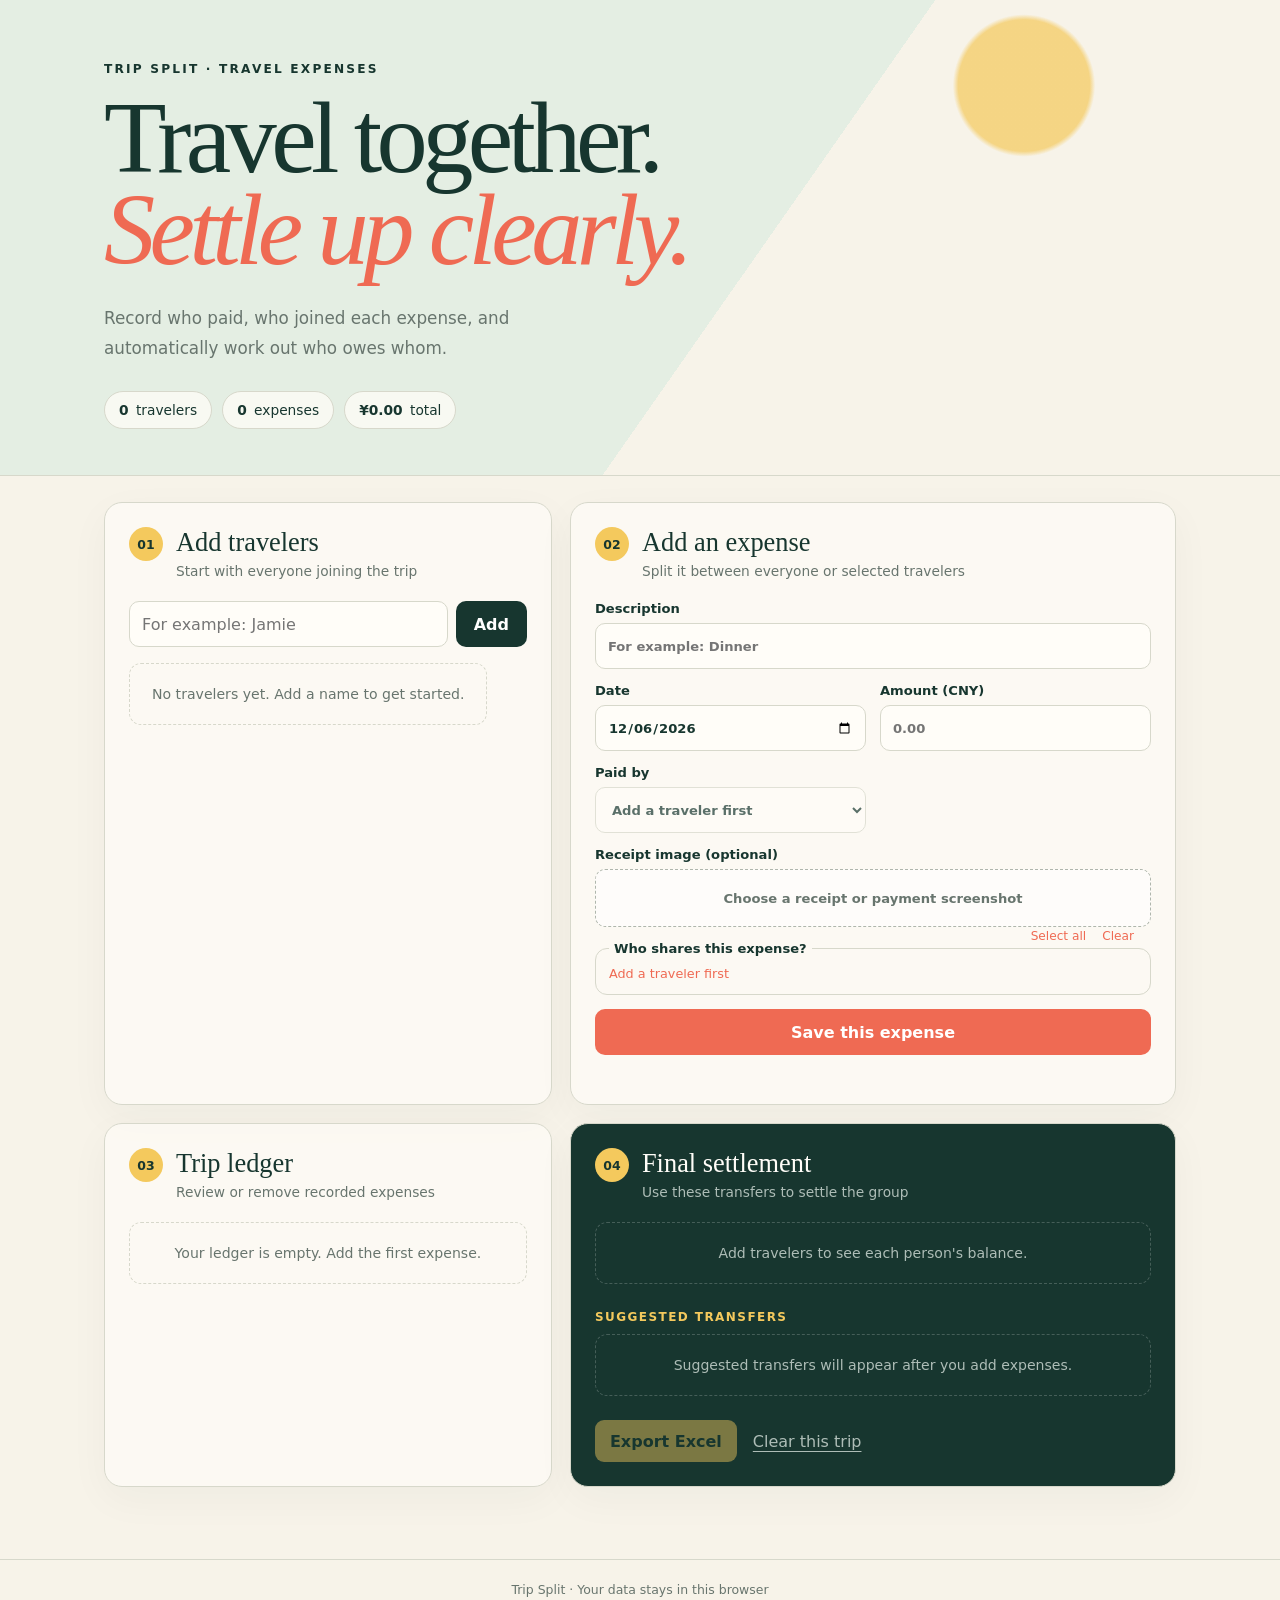
==== trip-split-en/index.html @ f8560549 "Publish English Trip Split beta" ====
<!doctype html>
<html lang="en">
<head>
  <meta charset="utf-8">
  <meta name="viewport" content="width=device-width, initial-scale=1">
  <meta name="theme-color" content="#f7f3e9">
  <title>Trip Split | Group Travel Expense Calculator</title>
  <meta name="description" content="Track group travel expenses and automatically calculate who should pay whom.">
  <link rel="stylesheet" href="styles.css">
</head>
<body>
  <header class="hero">
    <div class="hero__inner">
      <p class="eyebrow">TRIP SPLIT · TRAVEL EXPENSES</p>
      <h1>Travel together.<br><em>Settle up clearly.</em></h1>
      <p class="intro">Record who paid, who joined each expense, and automatically work out who owes whom.</p>
      <div class="hero__stats" aria-live="polite">
        <span><b id="heroPeople">0</b> travelers</span>
        <span><b id="heroExpenses">0</b> expenses</span>
        <span><b id="heroTotal">¥0.00</b> total</span>
      </div>
    </div>
  </header>

  <main class="layout">
    <section id="peopleSection" class="panel panel--people" aria-labelledby="peopleTitle">
      <div class="section-heading">
        <span>01</span>
        <div><h2 id="peopleTitle">Add travelers</h2><p>Start with everyone joining the trip</p></div>
      </div>
      <form id="personForm" class="inline-form">
        <label class="sr-only" for="personName">Traveler name</label>
        <input id="personName" maxlength="24" placeholder="For example: Jamie" autocomplete="off" required>
        <button class="button button--dark" type="submit">Add</button>
      </form>
      <div id="peopleList" class="people-list"></div>
    </section>

    <section id="expenseSection" class="panel panel--expense" aria-labelledby="expenseTitle">
      <div class="section-heading">
        <span>02</span>
        <div><h2 id="expenseTitle">Add an expense</h2><p>Split it between everyone or selected travelers</p></div>
      </div>
      <form id="expenseForm" class="expense-form">
        <label>Description<input id="expenseTitleInput" maxlength="40" placeholder="For example: Dinner" required></label>
        <label>Date<input id="expenseDate" type="date" required></label>
        <label>Amount (CNY)<input id="expenseAmount" type="number" min="0.01" step="0.01" inputmode="decimal" placeholder="0.00" required></label>
        <label>Paid by<select id="expensePayer" required></select></label>
        <label class="receipt-field">Receipt image (optional)
          <span class="upload-control">
            <input id="expenseReceipt" type="file" accept="image/jpeg,image/png,image/webp,image/heic,image/heif">
            <span id="uploadText">Choose a receipt or payment screenshot</span>
          </span>
        </label>
        <div id="receiptPreview" class="receipt-preview" hidden>
          <img id="receiptPreviewImage" alt="Receipt preview">
          <button id="removeReceipt" type="button">Remove image</button>
        </div>
        <fieldset>
          <legend>Who shares this expense?</legend>
          <div class="check-actions"><button id="selectAll" type="button">Select all</button><button id="selectNone" type="button">Clear</button></div>
          <div id="participantChecks" class="participant-checks"></div>
        </fieldset>
        <button class="button button--accent" type="submit">Save this expense</button>
        <p id="formHint" class="form-hint" role="status"></p>
      </form>
    </section>

    <section id="ledgerSection" class="panel panel--ledger" aria-labelledby="ledgerTitle">
      <div class="section-heading">
        <span>03</span>
        <div><h2 id="ledgerTitle">Trip ledger</h2><p>Review or remove recorded expenses</p></div>
      </div>
      <div id="expenseList" class="expense-list"></div>
    </section>

    <section id="settlementSection" class="panel panel--settlement" aria-labelledby="settlementTitle">
      <div class="section-heading">
        <span>04</span>
        <div><h2 id="settlementTitle">Final settlement</h2><p>Use these transfers to settle the group</p></div>
      </div>
      <div id="balances" class="balances"></div>
      <div class="settlement-label">SUGGESTED TRANSFERS</div>
      <div id="transfers" class="transfers"></div>
      <div class="settlement-actions">
        <a id="exportButton" class="export-button" href="#" download>Export Excel</a>
        <button id="resetButton" class="reset-button" type="button">Clear this trip</button>
      </div>
    </section>
  </main>

  <dialog id="receiptDialog" class="receipt-dialog" aria-labelledby="receiptDialogTitle">
    <div class="receipt-dialog__header">
      <h2 id="receiptDialogTitle">View receipt</h2>
      <button id="closeReceiptDialog" type="button" aria-label="Close receipt image">×</button>
    </div>
    <div class="receipt-dialog__canvas">
      <img id="receiptDialogImage" alt="Enlarged receipt image">
    </div>
    <div class="receipt-dialog__tools" aria-label="Image zoom controls">
      <button id="zoomOutReceipt" type="button" aria-label="Zoom out">−</button>
      <button id="resetReceiptZoom" type="button">100%</button>
      <button id="zoomInReceipt" type="button" aria-label="Zoom in">＋</button>
    </div>
  </dialog>

  <nav class="mobile-nav" aria-label="Mobile navigation">
    <a href="#peopleSection"><span>01</span>People</a>
    <a href="#expenseSection"><span>02</span>Add</a>
    <a href="#ledgerSection"><span>03</span>Ledger</a>
    <a href="#settlementSection"><span>04</span>Settle</a>
  </nav>

  <footer>Trip Split · Your data stays in this browser</footer>
  <script src="app.js"></script>
</body>
</html>
---- trip-split-en/styles.css ----
:root {
  --paper: #f7f3e9;
  --ink: #17362f;
  --muted: #68756e;
  --line: #d7d8cb;
  --coral: #ef6a53;
  --yellow: #f4c95d;
  --white: #fffdf8;
  --green-soft: #dfeadf;
  font-family: Inter, ui-sans-serif, system-ui, -apple-system, "PingFang SC", "Microsoft YaHei", sans-serif;
  color: var(--ink);
  background: var(--paper);
}

* { box-sizing: border-box; }
body { margin: 0; min-width: 320px; background: var(--paper); }
html { scroll-behavior: smooth; }
button, input, select { font: inherit; }
button { cursor: pointer; }
.sr-only { position: absolute; width: 1px; height: 1px; padding: 0; margin: -1px; overflow: hidden; clip: rect(0, 0, 0, 0); white-space: nowrap; border: 0; }

.hero { border-bottom: 1px solid var(--line); background: radial-gradient(circle at 80% 18%, rgba(244,201,93,.72) 0 6%, transparent 6.5%), linear-gradient(125deg, #e4eee3 0 58%, #f7f3e9 58%); }
.hero__inner { max-width: 1120px; margin: auto; padding: 62px 24px 46px; }
.eyebrow { margin: 0 0 16px; font-size: .76rem; letter-spacing: .18em; font-weight: 800; }
h1 { margin: 0; max-width: 680px; font-family: Georgia, "Songti SC", serif; font-weight: 500; font-size: clamp(3.2rem, 8vw, 6.8rem); line-height: .9; letter-spacing: -.055em; }
h1 em { color: var(--coral); font-weight: 500; }
.intro { max-width: 470px; margin: 28px 0; color: var(--muted); font-size: 1.05rem; line-height: 1.75; }
.hero__stats { display: flex; flex-wrap: wrap; gap: 10px; }
.hero__stats span { padding: 10px 14px; background: rgba(255,253,248,.76); border: 1px solid var(--line); border-radius: 999px; font-size: .86rem; }
.hero__stats b { margin-right: 3px; }

.layout { max-width: 1120px; margin: 0 auto; padding: 26px 24px 72px; display: grid; grid-template-columns: .85fr 1.15fr; gap: 18px; }
.panel { border: 1px solid var(--line); border-radius: 18px; padding: 24px; background: rgba(255,253,248,.68); box-shadow: 0 12px 40px rgba(23,54,47,.04); }
.panel--settlement { background: var(--ink); color: var(--white); }
.section-heading { display: flex; gap: 13px; align-items: flex-start; margin-bottom: 22px; }
.section-heading > span { display: grid; place-items: center; width: 34px; height: 34px; flex: none; border-radius: 50%; background: var(--yellow); color: var(--ink); font-size: .78rem; font-weight: 800; }
.section-heading h2 { margin: 0; font-family: Georgia, "Songti SC", serif; font-weight: 500; font-size: 1.65rem; }
.section-heading p { margin: 5px 0 0; color: var(--muted); font-size: .86rem; }
.panel--settlement .section-heading p { color: #aebdb7; }

.inline-form { display: flex; gap: 8px; }
input, select { width: 100%; min-height: 46px; padding: 10px 12px; color: var(--ink); background: var(--white); border: 1px solid var(--line); border-radius: 10px; outline: none; }
input:focus, select:focus { border-color: var(--coral); box-shadow: 0 0 0 3px rgba(239,106,83,.13); }
.button { min-height: 46px; border: 0; border-radius: 10px; padding: 0 18px; font-weight: 750; }
.button--dark { flex: none; color: white; background: var(--ink); }
.button--accent { width: 100%; color: white; background: var(--coral); }
.button:hover { filter: brightness(.96); transform: translateY(-1px); }

.people-list { display: flex; flex-wrap: wrap; gap: 8px; margin-top: 16px; }
.person-chip { display: inline-flex; align-items: center; gap: 7px; padding: 8px 9px 8px 13px; border-radius: 999px; background: var(--green-soft); font-size: .88rem; }
.person-chip button { width: 23px; height: 23px; padding: 0; border: 0; border-radius: 50%; color: var(--muted); background: rgba(255,255,255,.6); }

.expense-form { display: grid; grid-template-columns: 1fr 1fr; gap: 14px; }
.expense-form label { display: grid; gap: 7px; font-size: .82rem; font-weight: 700; }
.expense-form label:first-child { grid-column: 1 / -1; }
fieldset { grid-column: 1 / -1; position: relative; margin: 0; padding: 13px; border: 1px solid var(--line); border-radius: 12px; }
legend { padding: 0 5px; font-size: .82rem; font-weight: 700; }
.check-actions { position: absolute; right: 10px; top: -28px; display: flex; gap: 4px; }
.check-actions button { border: 0; background: none; color: var(--coral); font-size: .76rem; }
.participant-checks { display: flex; flex-wrap: wrap; gap: 8px; }
.participant-checks label { display: flex; grid: none; align-items: center; gap: 7px; padding: 8px 10px; border: 1px solid var(--line); border-radius: 8px; background: white; font-weight: 500; }
.participant-checks input { width: 16px; min-height: auto; accent-color: var(--coral); }
.receipt-field { grid-column: 1 / -1; }
.upload-control { position: relative; display: grid; place-items: center; min-height: 58px; padding: 10px 14px; border: 1px dashed #afb6ac; border-radius: 10px; color: var(--muted); background: rgba(255,255,255,.55); font-weight: 600; text-align: center; overflow: hidden; }
.upload-control input { position: absolute; inset: 0; width: 100%; height: 100%; min-height: 0; opacity: 0; cursor: pointer; }
.upload-control:hover { border-color: var(--coral); color: var(--coral); }
.receipt-preview { grid-column: 1 / -1; align-items: center; gap: 12px; padding: 10px; border-radius: 12px; background: var(--green-soft); }
.receipt-preview:not([hidden]) { display: flex; }
.receipt-preview img { width: 72px; height: 72px; object-fit: cover; border-radius: 9px; background: white; }
.receipt-preview button { padding: 7px 10px; border: 0; border-radius: 7px; color: var(--coral); background: white; }
.expense-form .button, .form-hint { grid-column: 1 / -1; }
.form-hint { min-height: 1.1em; margin: -3px 0 0; color: var(--coral); font-size: .8rem; }

.empty { padding: 22px; text-align: center; border: 1px dashed var(--line); border-radius: 12px; color: var(--muted); font-size: .88rem; }
.expense-list { display: grid; gap: 9px; }
.expense-item { display: grid; grid-template-columns: auto 1fr auto auto; gap: 12px; align-items: center; padding: 12px; border-bottom: 1px solid var(--line); }
.expense-icon { display: grid; place-items: center; width: 38px; height: 38px; border-radius: 10px; background: var(--yellow); font-size: 1.05rem; }
.expense-item h3 { margin: 0; font-size: .94rem; }
.expense-item p { margin: 4px 0 0; color: var(--muted); font-size: .75rem; line-height: 1.4; }
.receipt-thumb { display: inline-flex; align-items: center; gap: 7px; margin-top: 7px; padding: 0; border: 0; color: var(--coral); background: none; font-size: .74rem; font-weight: 700; text-decoration: none; }
.receipt-thumb img { display: block; width: 46px; height: 46px; object-fit: cover; border: 1px solid var(--line); border-radius: 7px; }
.amount { font-family: Georgia, serif; font-size: 1.15rem; font-weight: 700; }
.delete { width: 29px; height: 29px; padding: 0; border: 0; border-radius: 50%; color: var(--muted); background: transparent; }
.delete:hover { color: var(--coral); background: #f6e3df; }

.balances { display: grid; gap: 6px; margin-bottom: 26px; }
.balance-row { display: grid; grid-template-columns: 1fr auto; gap: 8px; padding: 9px 0; border-bottom: 1px solid rgba(255,255,255,.13); }
.balance-row small { display: block; margin-top: 3px; color: #aebdb7; }
.positive { color: #8ad0a8; }
.negative { color: #ff9e8e; }
.settlement-label { margin-bottom: 10px; color: var(--yellow); font-size: .75rem; font-weight: 800; letter-spacing: .12em; }
.transfers { display: grid; gap: 9px; }
.transfer { display: grid; grid-template-columns: 1fr auto 1fr; align-items: center; gap: 10px; padding: 13px; border: 1px solid rgba(255,255,255,.13); border-radius: 12px; background: rgba(255,255,255,.06); }
.transfer span:last-child { text-align: right; }
.transfer b { color: var(--yellow); white-space: nowrap; font-size: .92rem; }
.panel--settlement .empty { color: #aebdb7; border-color: rgba(255,255,255,.2); }
.settlement-actions { display: flex; align-items: center; gap: 16px; margin-top: 24px; }
.export-button { display: inline-flex; align-items: center; min-height: 42px; padding: 0 15px; border: 0; border-radius: 9px; color: var(--ink); background: var(--yellow); font-weight: 800; text-decoration: none; }
.export-button[aria-disabled="true"] { cursor: not-allowed; opacity: .45; }
.reset-button { padding: 0; border: 0; color: #aebdb7; background: none; text-decoration: underline; text-underline-offset: 4px; }
.receipt-dialog { width: min(940px, calc(100% - 24px)); height: min(90vh, 820px); padding: 0; border: 0; border-radius: 18px; color: white; background: #102520; box-shadow: 0 26px 80px rgba(0,0,0,.45); overflow: hidden; }
.receipt-dialog[open] { display: grid; grid-template-rows: auto minmax(0, 1fr) auto; }
.receipt-dialog::backdrop { background: rgba(7,18,15,.84); backdrop-filter: blur(5px); }
.receipt-dialog__header { display: flex; align-items: center; justify-content: space-between; gap: 12px; padding: 13px 16px; border-bottom: 1px solid rgba(255,255,255,.12); }
.receipt-dialog__header h2 { margin: 0; font-size: .95rem; }
.receipt-dialog__header button { width: 38px; height: 38px; padding: 0; border: 0; border-radius: 50%; color: white; background: rgba(255,255,255,.12); font-size: 1.45rem; }
.receipt-dialog__canvas { min-height: 0; overflow: auto; display: grid; place-items: center; padding: 18px; }
.receipt-dialog__canvas img { max-width: 100%; max-height: 100%; transform-origin: center; transition: transform .16s ease; box-shadow: 0 5px 26px rgba(0,0,0,.28); }
.receipt-dialog__tools { display: flex; justify-content: center; gap: 10px; padding: 12px 16px max(12px, env(safe-area-inset-bottom)); border-top: 1px solid rgba(255,255,255,.12); }
.receipt-dialog__tools button { min-width: 48px; min-height: 42px; padding: 0 14px; border: 0; border-radius: 9px; color: var(--ink); background: var(--yellow); font-weight: 800; }
footer { padding: 22px; border-top: 1px solid var(--line); text-align: center; color: var(--muted); font-size: .78rem; }
.mobile-nav { display: none; }

@media (max-width: 760px) {
  body { padding-bottom: calc(70px + env(safe-area-inset-bottom)); }
  .hero { background: radial-gradient(circle at 89% 16%, rgba(244,201,93,.9) 0 7%, transparent 7.5%), linear-gradient(145deg, #e4eee3 0 73%, #f7f3e9 73%); }
  .hero__inner { padding: 30px 18px 24px; }
  .eyebrow { margin-bottom: 12px; font-size: .66rem; }
  h1 { max-width: 330px; font-size: clamp(2.75rem, 14vw, 4rem); line-height: .92; }
  .intro { margin: 17px 0 18px; font-size: .9rem; line-height: 1.55; }
  .hero__stats { display: grid; grid-template-columns: repeat(3, 1fr); gap: 7px; }
  .hero__stats span { display: grid; gap: 2px; padding: 9px 6px; border-radius: 12px; text-align: center; font-size: .68rem; }
  .hero__stats b { display: block; margin: 0; font-size: .98rem; }
  .layout { grid-template-columns: 1fr; gap: 12px; padding: 12px 10px 24px; }
  .panel { scroll-margin-top: 10px; padding: 18px 16px; border-radius: 20px; box-shadow: 0 7px 24px rgba(23,54,47,.045); }
  .section-heading { gap: 10px; margin-bottom: 17px; }
  .section-heading > span { width: 31px; height: 31px; font-size: .7rem; }
  .section-heading h2 { font-size: 1.45rem; }
  .section-heading p { margin-top: 3px; font-size: .78rem; }
  input, select { min-height: 50px; border-radius: 12px; font-size: 16px; }
  .button { min-height: 50px; border-radius: 12px; }
  .inline-form { gap: 7px; }
  .inline-form .button { padding-inline: 17px; }
  .person-chip { min-height: 38px; padding-left: 14px; }
  .expense-form { grid-template-columns: 1fr; gap: 13px; }
  .expense-form label:first-child, .receipt-field, .receipt-preview, fieldset, .expense-form .button, .form-hint { grid-column: 1; }
  .expense-form label { font-size: .8rem; }
  .upload-control { min-height: 54px; }
  fieldset { padding: 13px 11px; border-radius: 13px; }
  .participant-checks { display: grid; grid-template-columns: repeat(2, minmax(0, 1fr)); gap: 7px; }
  .participant-checks label { min-height: 43px; justify-content: center; border-radius: 10px; }
  .button--accent { min-height: 54px; font-size: 1rem; }
  .expense-list { gap: 9px; }
  .expense-item { grid-template-columns: 36px minmax(0, 1fr) auto; gap: 10px; padding: 13px 11px; border: 1px solid var(--line); border-radius: 14px; background: rgba(255,255,255,.48); }
  .expense-icon { width: 36px; height: 36px; }
  .expense-item h3 { font-size: .98rem; }
  .expense-item p { font-size: .72rem; }
  .expense-item .amount { grid-column: 2; font-size: 1.1rem; color: var(--coral); }
  .expense-item .delete { grid-row: 1 / 3; grid-column: 3; align-self: start; background: #f3eee5; }
  .receipt-thumb img { width: 42px; height: 42px; }
  .receipt-dialog { width: 100%; height: 100dvh; max-height: none; border-radius: 0; }
  .receipt-dialog__canvas { padding: 12px; }
  .balance-row { gap: 10px; padding: 11px 0; font-size: .9rem; }
  .balance-row small { font-size: .7rem; }
  .transfer { grid-template-columns: minmax(0, 1fr) auto minmax(0, 1fr); padding: 12px 10px; font-size: .86rem; }
  .settlement-actions { align-items: stretch; flex-direction: column; gap: 12px; }
  .export-button { justify-content: center; min-height: 48px; }
  .reset-button { min-height: 38px; }
  footer { padding: 18px 16px 8px; border-top: 0; }
  .mobile-nav { position: fixed; z-index: 20; right: 8px; bottom: max(8px, env(safe-area-inset-bottom)); left: 8px; display: grid; grid-template-columns: repeat(4, 1fr); padding: 6px; border: 1px solid rgba(255,255,255,.12); border-radius: 17px; background: rgba(23,54,47,.94); box-shadow: 0 10px 34px rgba(23,54,47,.28); backdrop-filter: blur(14px); }
  .mobile-nav a { display: grid; place-items: center; gap: 2px; min-height: 47px; border-radius: 12px; color: #dce7e1; font-size: .67rem; text-decoration: none; }
  .mobile-nav a:active { color: var(--ink); background: var(--yellow); }
  .mobile-nav span { color: var(--yellow); font-size: .58rem; font-weight: 800; letter-spacing: .08em; }
  .mobile-nav a:active span { color: var(--ink); }
}

@media (max-width: 430px) {
  .hero__stats span { padding-inline: 3px; }
  .panel { padding-inline: 14px; }
}
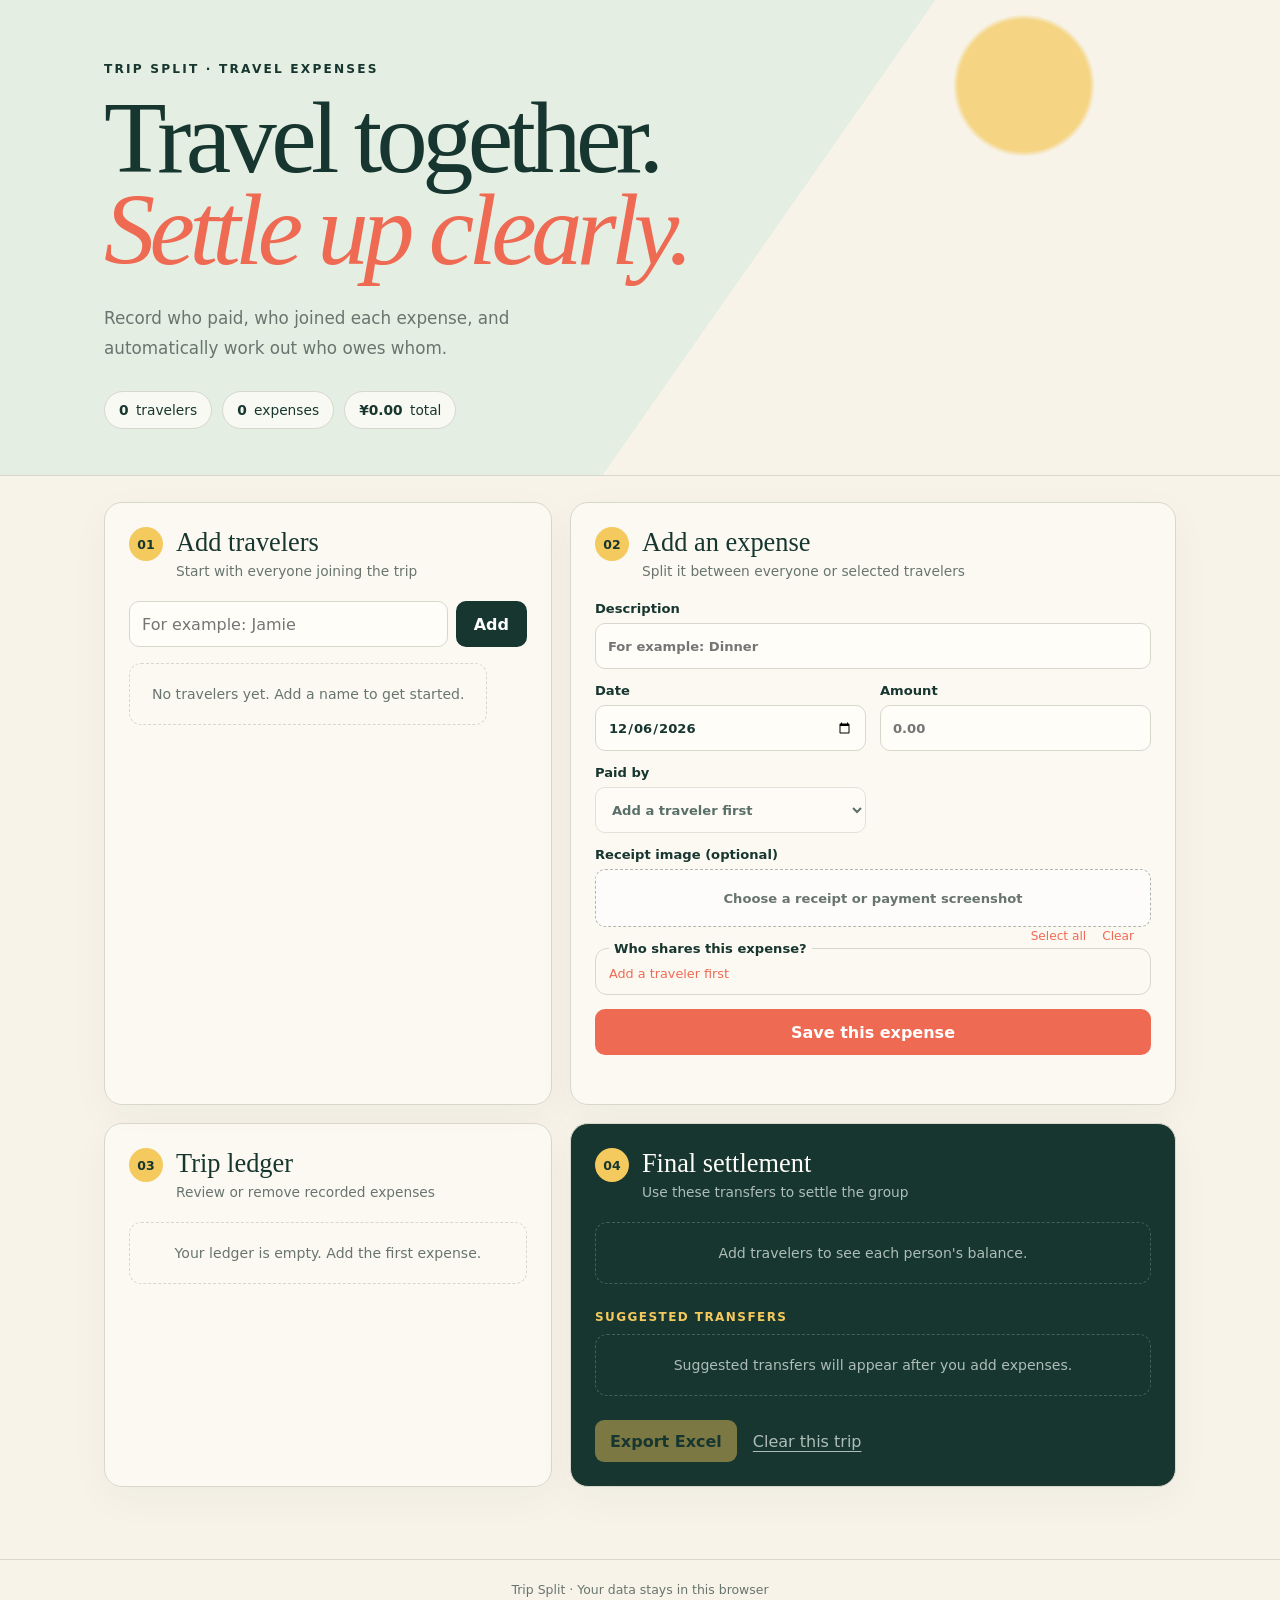
==== commit 628b8305: "Remove CNY labels from English beta" ====
--- a/trip-split-en/index.html
+++ b/trip-split-en/index.html
@@ -44,7 +44,7 @@
       <form id="expenseForm" class="expense-form">
         <label>Description<input id="expenseTitleInput" maxlength="40" placeholder="For example: Dinner" required></label>
         <label>Date<input id="expenseDate" type="date" required></label>
-        <label>Amount (CNY)<input id="expenseAmount" type="number" min="0.01" step="0.01" inputmode="decimal" placeholder="0.00" required></label>
+        <label>Amount<input id="expenseAmount" type="number" min="0.01" step="0.01" inputmode="decimal" placeholder="0.00" required></label>
         <label>Paid by<select id="expensePayer" required></select></label>
         <label class="receipt-field">Receipt image (optional)
           <span class="upload-control">
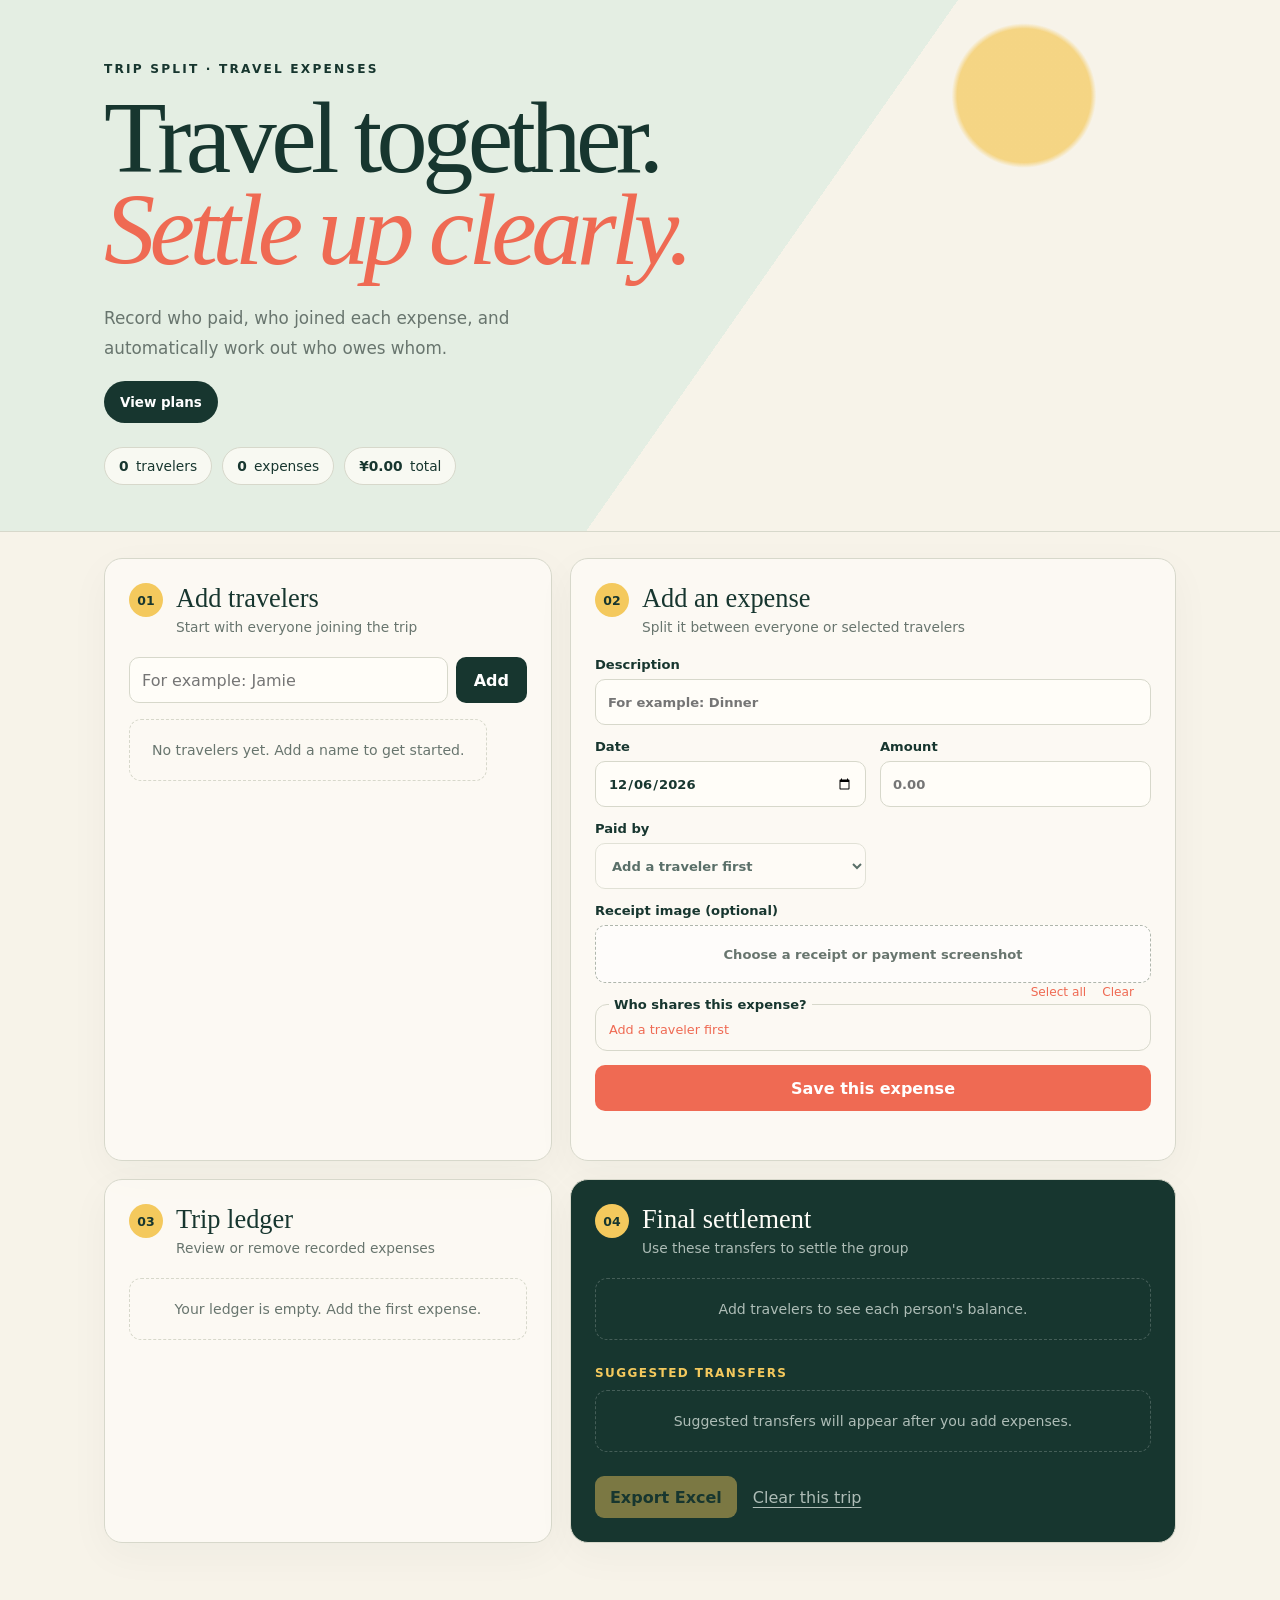
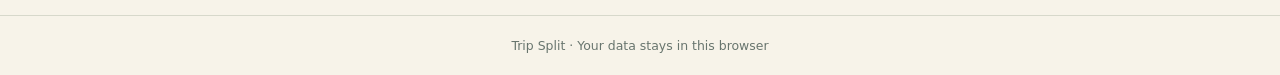
==== commit ed512e76: "Add standalone pricing page to English beta" ====
--- a/trip-split-en/index.html
+++ b/trip-split-en/index.html
@@ -14,6 +14,7 @@
       <p class="eyebrow">TRIP SPLIT · TRAVEL EXPENSES</p>
       <h1>Travel together.<br><em>Settle up clearly.</em></h1>
       <p class="intro">Record who paid, who joined each expense, and automatically work out who owes whom.</p>
+      <a class="pricing-link" href="pricing.html">View plans</a>
       <div class="hero__stats" aria-live="polite">
         <span><b id="heroPeople">0</b> travelers</span>
         <span><b id="heroExpenses">0</b> expenses</span>
@@ -87,6 +88,7 @@
         <button id="resetButton" class="reset-button" type="button">Clear this trip</button>
       </div>
     </section>
+
   </main>
 
   <dialog id="receiptDialog" class="receipt-dialog" aria-labelledby="receiptDialogTitle">
@@ -109,6 +111,7 @@
     <a href="#expenseSection"><span>02</span>Add</a>
     <a href="#ledgerSection"><span>03</span>Ledger</a>
     <a href="#settlementSection"><span>04</span>Settle</a>
+    <a href="pricing.html"><span>05</span>Plans</a>
   </nav>
 
   <footer>Trip Split · Your data stays in this browser</footer>
--- a/trip-split-en/styles.css
+++ b/trip-split-en/styles.css
@@ -25,6 +25,12 @@
 h1 { margin: 0; max-width: 680px; font-family: Georgia, "Songti SC", serif; font-weight: 500; font-size: clamp(3.2rem, 8vw, 6.8rem); line-height: .9; letter-spacing: -.055em; }
 h1 em { color: var(--coral); font-weight: 500; }
 .intro { max-width: 470px; margin: 28px 0; color: var(--muted); font-size: 1.05rem; line-height: 1.75; }
+.pricing-link { display: inline-flex; align-items: center; min-height: 42px; margin: -10px 0 24px; padding: 0 16px; border-radius: 999px; color: white; background: var(--ink); font-size: .84rem; font-weight: 750; text-decoration: none; }
+.pricing-hero { border-bottom: 1px solid var(--line); background: linear-gradient(135deg, #e4eee3 0 68%, #f7f3e9 68%); }
+.pricing-hero__inner { max-width: 1120px; margin: auto; padding: 42px 24px 36px; }
+.pricing-hero h1 { font-size: clamp(3rem, 7vw, 5.5rem); }
+.back-link { display: inline-flex; margin-bottom: 30px; color: var(--ink); font-size: .84rem; font-weight: 750; text-decoration: none; }
+.pricing-layout { max-width: 1120px; margin: 0 auto; padding: 26px 24px 72px; }
 .hero__stats { display: flex; flex-wrap: wrap; gap: 10px; }
 .hero__stats span { padding: 10px 14px; background: rgba(255,253,248,.76); border: 1px solid var(--line); border-radius: 999px; font-size: .86rem; }
 .hero__stats b { margin-right: 3px; }
@@ -98,6 +104,31 @@
 .export-button { display: inline-flex; align-items: center; min-height: 42px; padding: 0 15px; border: 0; border-radius: 9px; color: var(--ink); background: var(--yellow); font-weight: 800; text-decoration: none; }
 .export-button[aria-disabled="true"] { cursor: not-allowed; opacity: .45; }
 .reset-button { padding: 0; border: 0; color: #aebdb7; background: none; text-decoration: underline; text-underline-offset: 4px; }
+.panel--pricing { grid-column: 1 / -1; }
+.pricing-intro { margin-bottom: 18px; padding: 16px 18px; border-radius: 14px; background: var(--green-soft); }
+.pricing-intro p { margin: 5px 0 0; color: var(--muted); font-size: .84rem; }
+.price-grid { display: grid; grid-template-columns: repeat(4, minmax(0, 1fr)); gap: 10px; align-items: stretch; }
+.price-card { position: relative; display: flex; flex-direction: column; min-width: 0; padding: 18px 15px; border: 1px solid var(--line); border-radius: 15px; background: var(--white); }
+.price-card--featured { border: 2px solid var(--coral); box-shadow: 0 10px 26px rgba(239,106,83,.12); }
+.recommended { position: absolute; top: -11px; right: 12px; padding: 4px 9px; border-radius: 999px; color: white; background: var(--coral); font-size: .68rem; font-weight: 800; }
+.price-card__name { margin: 0 0 12px; font-weight: 800; }
+.price { display: flex; align-items: baseline; gap: 5px; margin: 0 0 15px; }
+.price b { font-family: Georgia, serif; font-size: 1.85rem; }
+.price span { color: var(--muted); font-size: .72rem; }
+.price-card ul { flex: 1; margin: 0 0 18px; padding-left: 18px; color: var(--muted); font-size: .78rem; line-height: 1.8; }
+.price-button { display: inline-flex; align-items: center; justify-content: center; width: 100%; min-height: 42px; border: 0; border-radius: 9px; color: white; background: var(--ink); font-weight: 750; text-decoration: none; }
+.price-card--featured .price-button { background: var(--coral); }
+.price-button--current { color: var(--muted); background: #ecece5; cursor: default; }
+.pricing-note { margin: 16px 0 0; color: var(--muted); font-size: .75rem; line-height: 1.6; }
+.payment-dialog { width: min(430px, calc(100% - 30px)); padding: 30px; border: 0; border-radius: 20px; color: var(--ink); background: var(--white); box-shadow: 0 24px 70px rgba(23,54,47,.28); text-align: center; }
+.payment-dialog::backdrop { background: rgba(23,54,47,.62); backdrop-filter: blur(4px); }
+.payment-dialog h2 { margin: 13px 0 8px; font-family: Georgia, "Songti SC", serif; font-size: 1.7rem; }
+.payment-dialog p { margin: 0; }
+.dialog-icon { display: grid; place-items: center; width: 52px; height: 52px; margin: auto; border-radius: 50%; color: var(--ink); background: var(--yellow); font: 700 1.35rem Georgia, serif; }
+.dialog-close { position: absolute; top: 10px; right: 12px; width: 34px; height: 34px; padding: 0; border: 0; border-radius: 50%; color: var(--muted); background: #f1eee6; font-size: 1.3rem; }
+#selectedPlan { color: var(--coral); font-weight: 800; }
+.dialog-detail { margin-top: 13px !important; color: var(--muted); font-size: .82rem; line-height: 1.65; }
+.dialog-pricing-link { display: inline-flex; align-items: center; min-height: 42px; margin-top: 18px; padding: 0 16px; border-radius: 9px; color: white; background: var(--ink); font-weight: 750; text-decoration: none; }
 .receipt-dialog { width: min(940px, calc(100% - 24px)); height: min(90vh, 820px); padding: 0; border: 0; border-radius: 18px; color: white; background: #102520; box-shadow: 0 26px 80px rgba(0,0,0,.45); overflow: hidden; }
 .receipt-dialog[open] { display: grid; grid-template-rows: auto minmax(0, 1fr) auto; }
 .receipt-dialog::backdrop { background: rgba(7,18,15,.84); backdrop-filter: blur(5px); }
@@ -118,6 +149,11 @@
   .eyebrow { margin-bottom: 12px; font-size: .66rem; }
   h1 { max-width: 330px; font-size: clamp(2.75rem, 14vw, 4rem); line-height: .92; }
   .intro { margin: 17px 0 18px; font-size: .9rem; line-height: 1.55; }
+  .pricing-link { min-height: 40px; margin: -4px 0 18px; }
+  .pricing-hero__inner { padding: 26px 18px 24px; }
+  .pricing-hero h1 { font-size: clamp(2.6rem, 13vw, 4rem); }
+  .back-link { margin-bottom: 22px; }
+  .pricing-layout { padding: 12px 10px 34px; }
   .hero__stats { display: grid; grid-template-columns: repeat(3, 1fr); gap: 7px; }
   .hero__stats span { display: grid; gap: 2px; padding: 9px 6px; border-radius: 12px; text-align: center; font-size: .68rem; }
   .hero__stats b { display: block; margin: 0; font-size: .98rem; }
@@ -156,8 +192,13 @@
   .settlement-actions { align-items: stretch; flex-direction: column; gap: 12px; }
   .export-button { justify-content: center; min-height: 48px; }
   .reset-button { min-height: 38px; }
+  .panel--pricing { grid-column: 1; }
+  .price-grid { grid-template-columns: 1fr; gap: 11px; }
+  .price-card { padding: 18px; }
+  .price-card ul { margin-bottom: 14px; }
+  .payment-dialog { padding: 28px 20px 22px; }
   footer { padding: 18px 16px 8px; border-top: 0; }
-  .mobile-nav { position: fixed; z-index: 20; right: 8px; bottom: max(8px, env(safe-area-inset-bottom)); left: 8px; display: grid; grid-template-columns: repeat(4, 1fr); padding: 6px; border: 1px solid rgba(255,255,255,.12); border-radius: 17px; background: rgba(23,54,47,.94); box-shadow: 0 10px 34px rgba(23,54,47,.28); backdrop-filter: blur(14px); }
+  .mobile-nav { position: fixed; z-index: 20; right: 8px; bottom: max(8px, env(safe-area-inset-bottom)); left: 8px; display: grid; grid-template-columns: repeat(5, 1fr); padding: 6px; border: 1px solid rgba(255,255,255,.12); border-radius: 17px; background: rgba(23,54,47,.94); box-shadow: 0 10px 34px rgba(23,54,47,.28); backdrop-filter: blur(14px); }
   .mobile-nav a { display: grid; place-items: center; gap: 2px; min-height: 47px; border-radius: 12px; color: #dce7e1; font-size: .67rem; text-decoration: none; }
   .mobile-nav a:active { color: var(--ink); background: var(--yellow); }
   .mobile-nav span { color: var(--yellow); font-size: .58rem; font-weight: 800; letter-spacing: .08em; }
